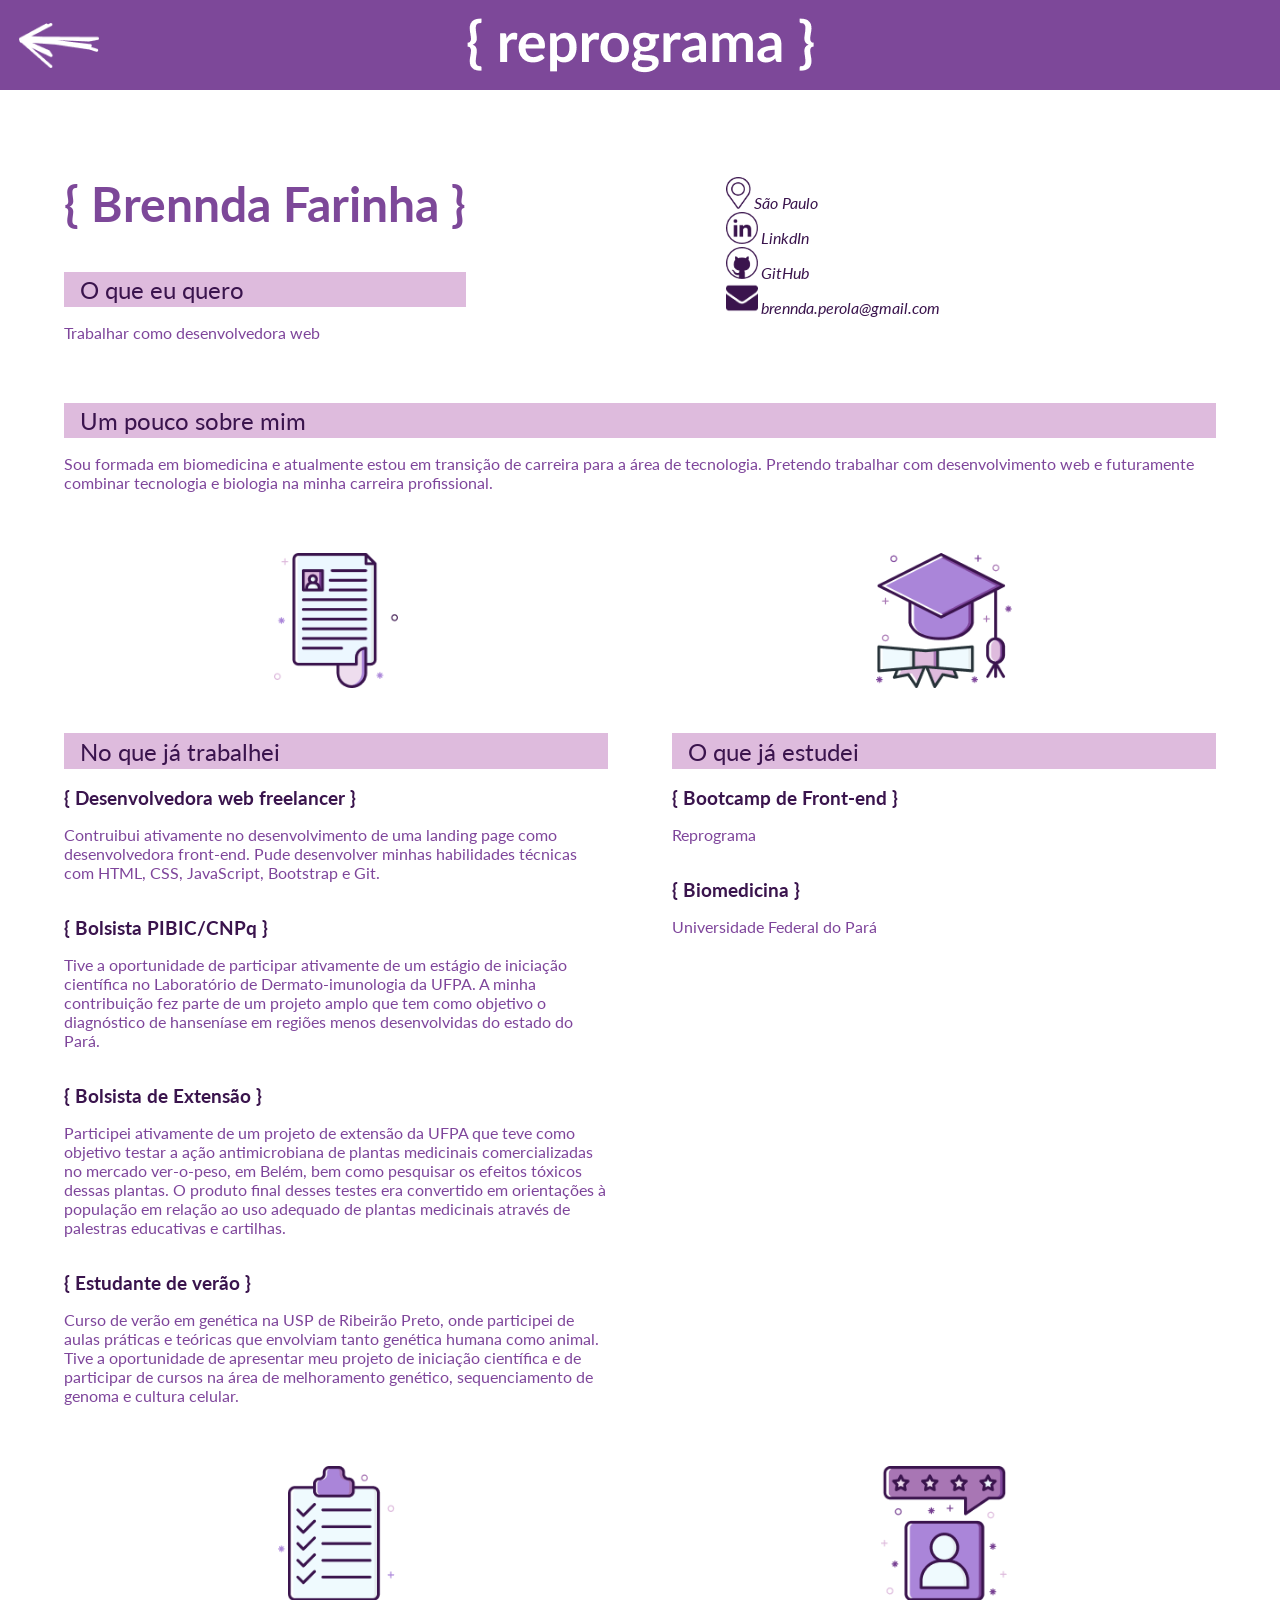
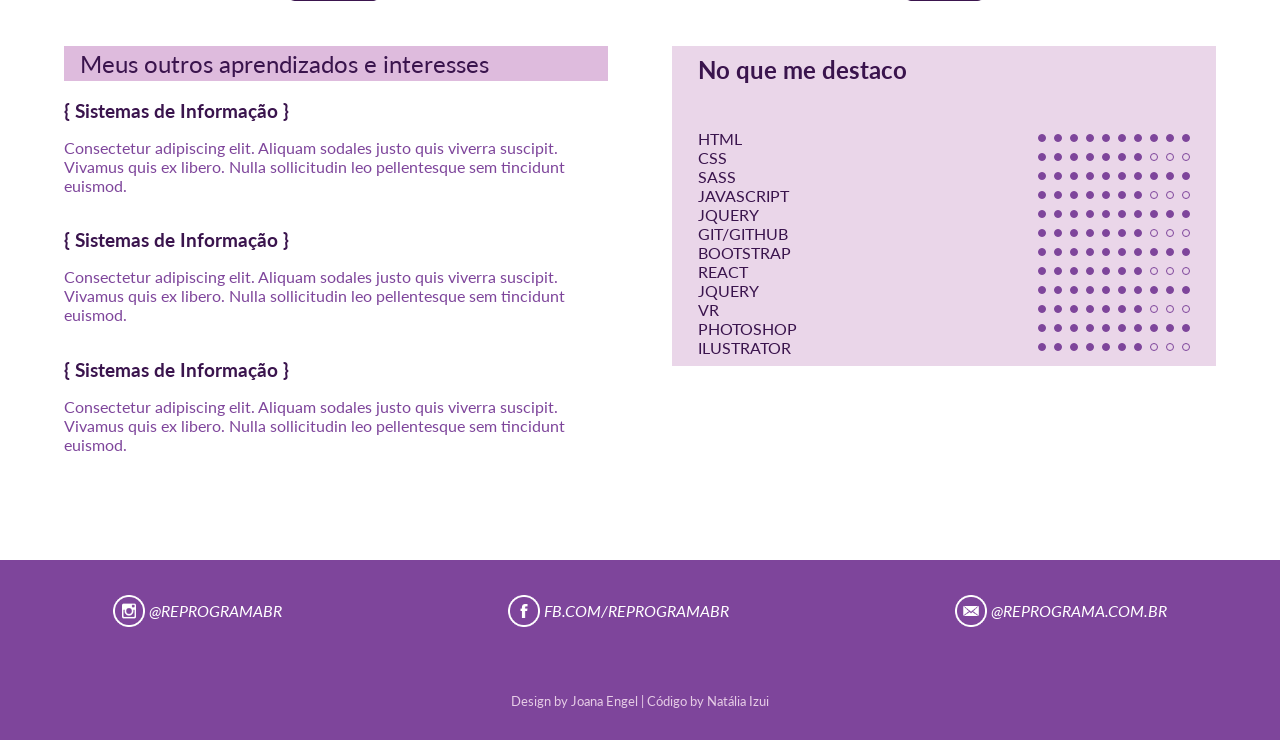
==== students/brennda-farinha/brennda-farinha.html @ 6bad1212 "add arquivos" ====
<!DOCTYPE html>
<html>

<head>
    <title>Currículo {reprograma}</title>
    <meta charset="utf-8">
    <meta name="viewport" content="width=device-width, initial-scale=1">
    <link rel="shortcut icon" type="image/png" href="https://www.reprograma.com.br/assets/img/favicon.ico"/>
    <link rel="stylesheet" href="https://use.fontawesome.com/releases/v5.5.0/css/all.css" integrity="sha384-B4dIYHKNBt8Bc12p+WXckhzcICo0wtJAoU8YZTY5qE0Id1GSseTk6S+L3BlXeVIU" crossorigin="anonymous">
    <link href="https://fonts.googleapis.com/css?family=Lato" rel="stylesheet">
    <link rel="stylesheet" type="text/css" href="../../assets/css/main.css">
    <link rel="stylesheet" type="text/css" href="../../assets/css/cv.css">
</head>

<body>

    <header>
        <a class="arrow-back" href="../../index.html"><img src="../../assets/img/arrow-branca.png" alt="seta branca em fundo roxo apontando para a esqueda"></a>
        <img class="header-logo" src="../../assets/img/logo-reprograma.png" alt="logo reprograma branco em fundo roxo">
    </header>

    <main>
        <section id="intro">
            <div>
                <h1>{ Brennda Farinha  }</h1>
                <div class="background-DEBBDD">
                    <h2>O que eu quero</h2>
                </div>
                <p>Trabalhar como desenvolvedora web</p>
            </div>
            <address>
                <ul>
                    <li><img src="../../assets/img/location.png" alt=""><span>São Paulo</span></li>
                    <li><img src="../../assets/img/linkedin.png" alt=""><a href="https://www.linkedin.com/in/brenndafarinha/" id="linkedin">LinkdIn</a></li>
                    <li><img src="../../assets/img/github.png" alt=""><a href="https://github.com/itsfarinha" id="github">GitHub</a></li>
                    <li><img src="../../assets/img/envelope.png" alt=""><a href="" id="email">brennda.perola@gmail.com</a></li>
                </ul>
            </address>
        </section>
        <section id="about">
            <div class="background-DEBBDD">
                <h2>Um pouco sobre mim</h2>
            </div>
            <p>Sou formada em biomedicina e atualmente estou em transição de carreira para a área de tecnologia. Pretendo trabalhar com desenvolvimento web e futuramente combinar tecnologia e biologia na minha carreira profissional. </p>
        </section>
        <section id="works">
            <div class="section-icon">
                <img src="../../assets/img/cv-job.png" alt="">
            </div>
            <h2 class="background-DEBBDD">No que já trabalhei</h2>
            <div class="work">
                <h3>{ Desenvolvedora web freelancer }</h3>
                <p>Contruibui ativamente no desenvolvimento de uma landing page como desenvolvedora front-end. Pude desenvolver minhas habilidades técnicas com HTML, CSS, JavaScript, Bootstrap e Git.</p>
            </div>
            <div class="work">
                <h3>{ Bolsista PIBIC/CNPq }</h3>
                <p>Tive a oportunidade de participar ativamente de um estágio de iniciação científica no Laboratório de Dermato-imunologia da UFPA. A minha contribuição fez parte de um projeto amplo que tem como objetivo o diagnóstico de hanseníase em regiões menos desenvolvidas do estado do Pará.
                </p>
            </div>
            <div class="work">
                <h3>{ Bolsista de Extensão }</h3>
                <p>Participei ativamente de um projeto de extensão da UFPA que teve como objetivo testar a ação antimicrobiana de plantas medicinais comercializadas no mercado ver-o-peso, em Belém, bem como pesquisar os efeitos tóxicos dessas plantas. O produto final desses testes era convertido em orientações à população em relação ao uso adequado de plantas medicinais através de palestras educativas e cartilhas.</p>
            </div>
            <div class="work">
                <h3>{ Estudante de verão }</h3>
                <p>Curso de verão em genética na USP de Ribeirão Preto, onde participei de aulas práticas e teóricas que envolviam tanto genética humana como animal. Tive a oportunidade de apresentar meu projeto de iniciação científica e de participar de cursos na área de melhoramento genético, sequenciamento de genoma e cultura celular.</p>
            </div>
        </section>
        <section id="studies">
            <div class="section-icon">
                <img src="../../assets/img/graduate.png" alt="">
            </div>
            <h2 class="background-DEBBDD">O que já estudei</h2>
            <div class="study">
                <h3>{ Bootcamp de Front-end }</h3>
                <p>Reprograma</p>
            </div>
            <div class="study">
                <h3>{ Biomedicina }</h3>
                <p>Universidade Federal do Pará</p>
            </div>
            
        </section>
        <section id="interests">
            <div class="section-icon">
                <img src="../../assets/img/checklist.png" alt="">
            </div>
            <h2 class="background-DEBBDD">Meus outros aprendizados e interesses</h2>
            <div class="interest">
                <h3>{ Sistemas de Informação }</h3>
                <p>Consectetur adipiscing elit. Aliquam sodales justo quis viverra suscipit. Vivamus quis ex libero. Nulla sollicitudin leo pellentesque sem tincidunt euismod. </p>
            </div>
            <div class="interest">
                <h3>{ Sistemas de Informação }</h3>
                <p>Consectetur adipiscing elit. Aliquam sodales justo quis viverra suscipit. Vivamus quis ex libero. Nulla sollicitudin leo pellentesque sem tincidunt euismod. </p>
            </div>
            <div class="interest">
                <h3>{ Sistemas de Informação }</h3>
                <p>Consectetur adipiscing elit. Aliquam sodales justo quis viverra suscipit. Vivamus quis ex libero. Nulla sollicitudin leo pellentesque sem tincidunt euismod. </p>
            </div>
        </section>
        <section id="skills">
            <div class="section-icon">
                <img src="../../assets/img/rating.png" alt="">
            </div>
            <div id="skills-list">
                <h2>No que me destaco</h2>
                <div class="skill">
                    <span class="skill-name">HTML</span>
                    <div class="points">
                        <div class="point has-point"></div>
                        <div class="point has-point"></div>
                        <div class="point has-point"></div>
                        <div class="point has-point"></div>
                        <div class="point has-point"></div>
                        <div class="point has-point"></div>
                        <div class="point has-point"></div>
                        <div class="point has-point"></div>
                        <div class="point has-point"></div>
                        <div class="point has-point"></div>
                    </div>
                </div>
                <div class="skill">
                    <span class="skill-name">CSS</span>
                    <div class="points">
                        <div class="point has-point"></div>
                        <div class="point has-point"></div>
                        <div class="point has-point"></div>
                        <div class="point has-point"></div>
                        <div class="point has-point"></div>
                        <div class="point has-point"></div>
                        <div class="point has-point"></div>
                        <div class="point"></div>
                        <div class="point"></div>
                        <div class="point"></div>
                    </div>
                </div>
                <div class="skill">
                    <span class="skill-name">SASS</span>
                    <div class="points">
                        <div class="point has-point"></div>
                        <div class="point has-point"></div>
                        <div class="point has-point"></div>
                        <div class="point has-point"></div>
                        <div class="point has-point"></div>
                        <div class="point has-point"></div>
                        <div class="point has-point"></div>
                        <div class="point has-point"></div>
                        <div class="point has-point"></div>
                        <div class="point has-point"></div>
                    </div>
                </div>
                <div class="skill">
                    <span class="skill-name">JAVASCRIPT</span>
                    <div class="points">
                        <div class="point has-point"></div>
                        <div class="point has-point"></div>
                        <div class="point has-point"></div>
                        <div class="point has-point"></div>
                        <div class="point has-point"></div>
                        <div class="point has-point"></div>
                        <div class="point has-point"></div>
                        <div class="point"></div>
                        <div class="point"></div>
                        <div class="point"></div>
                    </div>
                </div>
                <div class="skill">
                    <span class="skill-name">JQUERY</span>
                    <div class="points">
                        <div class="point has-point"></div>
                        <div class="point has-point"></div>
                        <div class="point has-point"></div>
                        <div class="point has-point"></div>
                        <div class="point has-point"></div>
                        <div class="point has-point"></div>
                        <div class="point has-point"></div>
                        <div class="point has-point"></div>
                        <div class="point has-point"></div>
                        <div class="point has-point"></div>
                    </div>
                </div>
                <div class="skill">
                    <span class="skill-name">GIT/GITHUB</span>
                    <div class="points">
                        <div class="point has-point"></div>
                        <div class="point has-point"></div>
                        <div class="point has-point"></div>
                        <div class="point has-point"></div>
                        <div class="point has-point"></div>
                        <div class="point has-point"></div>
                        <div class="point has-point"></div>
                        <div class="point"></div>
                        <div class="point"></div>
                        <div class="point"></div>
                    </div>
                </div>
                <div class="skill">
                    <span class="skill-name">BOOTSTRAP</span>
                    <div class="points">
                        <div class="point has-point"></div>
                        <div class="point has-point"></div>
                        <div class="point has-point"></div>
                        <div class="point has-point"></div>
                        <div class="point has-point"></div>
                        <div class="point has-point"></div>
                        <div class="point has-point"></div>
                        <div class="point has-point"></div>
                        <div class="point has-point"></div>
                        <div class="point has-point"></div>
                    </div>
                </div>
                <div class="skill">
                    <span class="skill-name">REACT</span>
                    <div class="points">
                        <div class="point has-point"></div>
                        <div class="point has-point"></div>
                        <div class="point has-point"></div>
                        <div class="point has-point"></div>
                        <div class="point has-point"></div>
                        <div class="point has-point"></div>
                        <div class="point has-point"></div>
                        <div class="point"></div>
                        <div class="point"></div>
                        <div class="point"></div>
                    </div>
                </div>
                <div class="skill">
                    <span class="skill-name">JQUERY</span>
                    <div class="points">
                        <div class="point has-point"></div>
                        <div class="point has-point"></div>
                        <div class="point has-point"></div>
                        <div class="point has-point"></div>
                        <div class="point has-point"></div>
                        <div class="point has-point"></div>
                        <div class="point has-point"></div>
                        <div class="point has-point"></div>
                        <div class="point has-point"></div>
                        <div class="point has-point"></div>
                    </div>
                </div>
                <div class="skill">
                    <span class="skill-name">VR</span>
                    <div class="points">
                        <div class="point has-point"></div>
                        <div class="point has-point"></div>
                        <div class="point has-point"></div>
                        <div class="point has-point"></div>
                        <div class="point has-point"></div>
                        <div class="point has-point"></div>
                        <div class="point has-point"></div>
                        <div class="point"></div>
                        <div class="point"></div>
                        <div class="point"></div>
                    </div>
                </div>
                <div class="skill">
                    <span class="skill-name">PHOTOSHOP</span>
                    <div class="points">
                        <div class="point has-point"></div>
                        <div class="point has-point"></div>
                        <div class="point has-point"></div>
                        <div class="point has-point"></div>
                        <div class="point has-point"></div>
                        <div class="point has-point"></div>
                        <div class="point has-point"></div>
                        <div class="point has-point"></div>
                        <div class="point has-point"></div>
                        <div class="point has-point"></div>
                    </div>
                </div>
                <div class="skill">
                    <span class="skill-name">ILUSTRATOR</span>
                    <div class="points">
                        <div class="point has-point"></div>
                        <div class="point has-point"></div>
                        <div class="point has-point"></div>
                        <div class="point has-point"></div>
                        <div class="point has-point"></div>
                        <div class="point has-point"></div>
                        <div class="point has-point"></div>
                        <div class="point"></div>
                        <div class="point"></div>
                        <div class="point"></div>
                    </div>
                </div>
            </div>
        </section>

    </main>

    <footer>
        <address>
            <ul>
                <li><a href="" id="instagram"><img src="../../assets/img/insta.png" alt="logo do instagram dentro de um círculo">@reprogramabr</a></li>
                <li><a href="" id="facebook"><img src="../../assets/img/fb.png" alt="f do logo do facebook dentro de um círculo">fb.com/reprogramabr</a></li>
                <li><a href="" id="email"><img src="../../assets/img/mail.png" alt="ícone de envelope dentro de um círculo">@reprograma.com.br</a></li>
            </ul>
        </address>
        <p>Design by Joana Engel | Código by Natália Izui</p>
    </footer>

</body>

<script type="text/javascript" src="assets/js/textFit.js"></script>
</html>
---- assets/css/main.css ----
*,
*:before,
*:after {
  box-sizing: border-box;
  font-family: 'Lato', sans-serif;
}

body {
    margin: 0;
}

a {
    text-decoration: none;
}


/* #region footer */
footer {
    background-color: #7E459B;
    min-height: 20vh;
    display: flex;
    flex-direction: column;
    justify-content: space-around;
    align-items: center;
    margin-top: 10vh; 
}
footer address ul {
    padding: 0;
    list-style: none;
    display: flex;
    flex-direction: column;
    justify-content: space-around;
    align-items: center;
}
footer a {
    text-transform: uppercase;
    font-size: 1rem;
    display: flex;
    justify-content: center;
    align-items: center;
}
footer img {
    height: 2rem;
    margin-right: 0.2rem;
}
footer p {
    color: #E6CCE6;
    text-align: center;
    font-size: 0.8rem;
}

@media (min-width: 768px) {
    footer {
        align-items: stretch;
    }
    footer address ul {
        flex-direction: inherit;
    }
}
/* #endregion */
---- assets/css/cv.css ----
h1 {
    color: #7D4899;
    font-size: 3rem;
}

h2, h3, span, #intro address, #intro address a{
    color: #3A144D;
}

h2 {
    font-weight: normal;
    margin: 0;
}

h3 {
    margin-bottom: 4px;
}

h5 {
    font-weight: lighter;
    color: #444;
    margin-top: 0;
    margin-bottom: 4px;
}

p {
    color: #7E459B;

}

address a {
    color: white;
}

.background-DEBBDD {
    background-color: #DEBBDD;
    width: 100%;
    padding: 0.2rem 1rem;
}

/* #region header */
header {
    background-color: #7D4899;
    min-height: 10vh;
    display: flex;
    justify-content: center;
    align-items: center;
    flex: 0 1 auto;
    padding: 1vh;
}
.arrow-back {
    position: absolute;
    left: 1.5%;
    top: 2.5%;
}
.arrow-back img {
    max-height: 5vh;
    max-width: 10vw;
}
.header-logo {
    max-height: 8vh;
    max-width: 60vw;
}
/* #endregion */

/* #region main */
main {   
    margin: 5vh 5vw;
}
.work, .study, .interest, .skill {
    max-width: 100%;
}
.section-icon {
    display: flex;
    justify-content: center;
    align-items: center;
    width: 100%;
    min-height: 10vh;
    padding: 2vh 0;
}
.section-icon img{
    max-height: 10vh;
}
@media(min-width: 768px){
    main {   
        display: -ms-grid;
        display: grid;
        -ms-grid-columns: 1fr 1fr;
        grid-template-columns: 1fr 1fr;
        grid-template-areas:"intro intro"
        "about about"
        "works studies"
        "interests skills";
        grid-column-gap: 5vw;
        grid-row-gap: 5vh;
        margin: 5vh 5vw;
    }
    .section-icon {
        padding: 0 0 5vh 0;
        min-height: 15vh;
    }
    .section-icon img{
        max-height: 15vh;
    }
}

/* #region intro */
#intro {
    -ms-grid-row: 1; 
    -ms-grid-column: 1;
    -ms-grid-column-span: 2;
    grid-area: intro;
}
.profile-img {
    border-radius: 50%;
    max-width: 80vw;
}
#intro address {
    margin: auto;
    font-size: 1rem;
    min-width: 18vw;
}
#intro address ul{
    list-style: none;
    padding: 0;
    display: flex;
    flex-direction: column;
    justify-content: center;
    align-items: flex-start;
}
#intro address li{
}
#intro address img{
    max-height: 2rem;
    margin-right: 0.2rem;
}
@media(min-width:768px) {
    #intro {
        display: grid;
        grid-template-columns: 1fr 1fr;
        grid-template-areas: "info address";
    }
    .profile-img {
        grid-area: img;
        max-width: 30vw;
    }
    #intro > div {
        grid-area: info;
    }
    #intro address {
        grid-area: address;
    }
}
@media(min-width:1024px) {
    #intro {
        display: flex;
        justify-content: space-between;
        align-items: center;
    }
    .profile-img {
        max-width: 20vw;
    }
    #intro > div {
        max-width: 50vw;
    }
}
/* #endregion */

/* #region about */
#about {
    -ms-grid-row: 2; 
    -ms-grid-column: 1;
    -ms-grid-column-span: 2;
    grid-area: about;
}
/* #endregion */

/* #region works */
#works {
    -ms-grid-row: 3; 
    -ms-grid-column: 1;
    grid-area: works;
    display: flex;
    flex-direction: column;
    align-items: flex-start;
}
/* #endregion */

/* #region studies */
#studies {
    -ms-grid-row: 3; 
    -ms-grid-column: 2;
    grid-area: studies;
    display: flex;
    flex-direction: column;
    align-items: flex-start;
}
/* #endregion */

/* #region interests */
#interests {
    -ms-grid-row: 4; 
    -ms-grid-column: 1;
    grid-area: interests;
    display: flex;
    flex-direction: column;
    align-items: flex-start;
}
/* #endregion */

/* #region skills */
#skills {
    -ms-grid-row: 4; 
    -ms-grid-column: 2;
    grid-area: skills;
    display: flex;
    flex-direction: column;
    align-items: flex-start;
}
#skills-list {
    background-color: #EAD6E9;
    min-height: calc(50% - 20vh);
    width: 100%;
    padding: 1vh 2vw;
}
#skills h2{
    font-weight: bold;
    margin-bottom: 5vh;
}
.points, .skill {
    display: flex;
    justify-content: space-between;
    align-items: center;
}
.point {
    border: 1px solid #7E459B;
    border-radius: 50%;
    height: 0.5rem;
    width: 0.5rem;
    margin-left: 0.5rem;
}
.has-point {
    background-color: #7E459B;
}
/* #endregion */

/* #endregion */
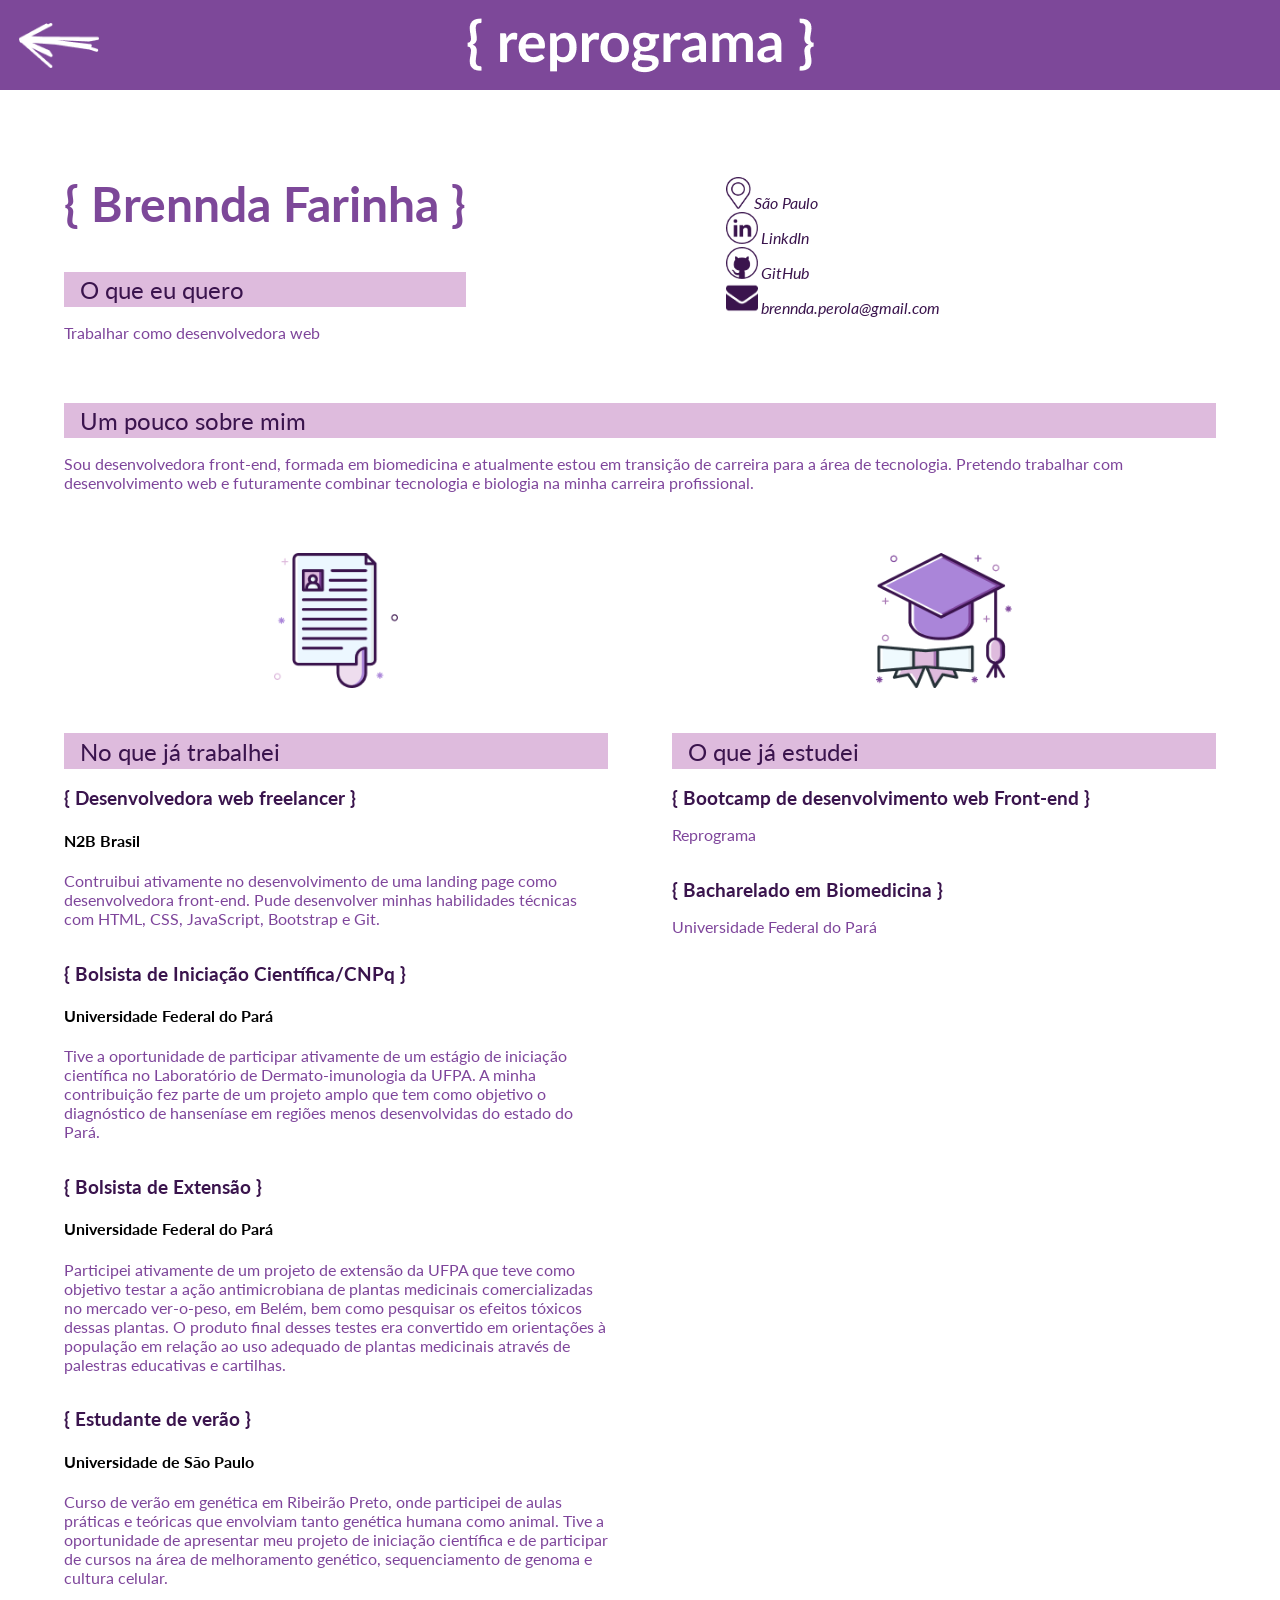
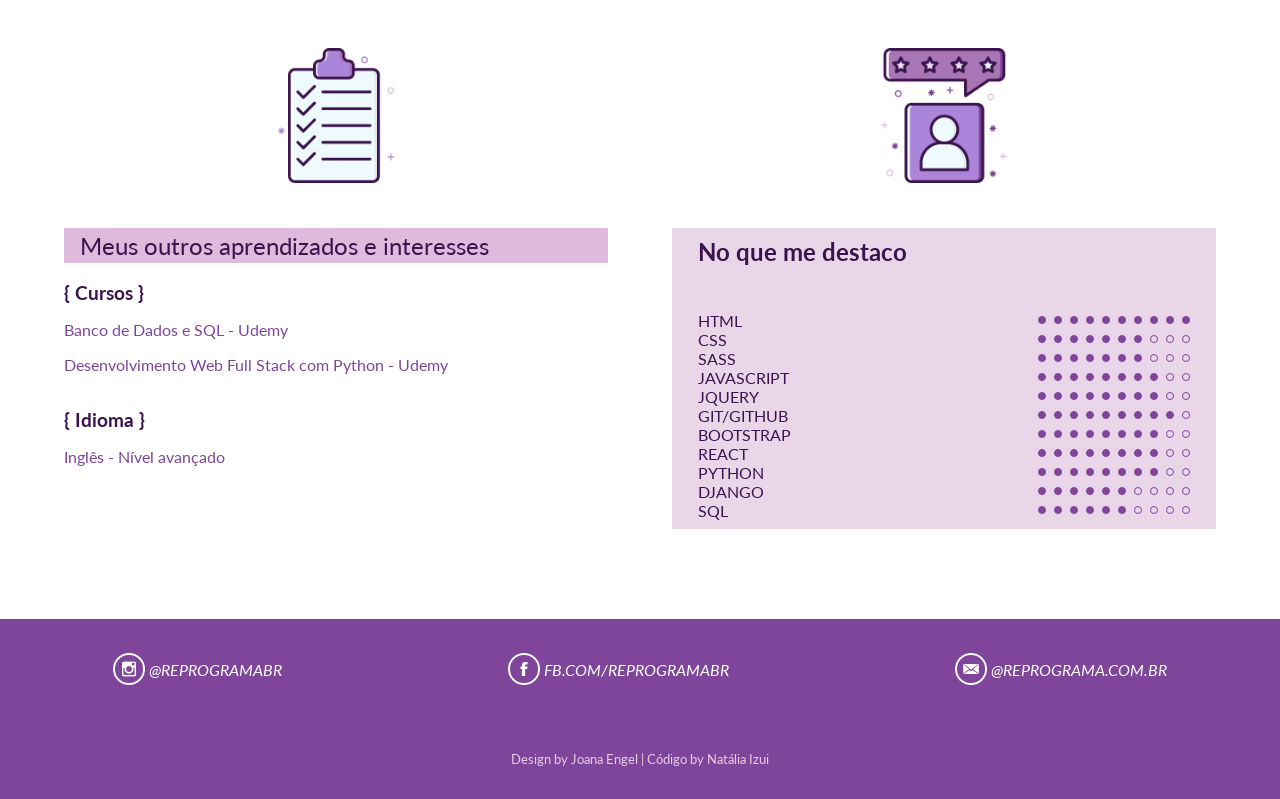
==== commit a5432964: "add informações" ====
--- a/students/brennda-farinha/brennda-farinha.html
+++ b/students/brennda-farinha/brennda-farinha.html
@@ -33,7 +33,7 @@
                     <li><img src="../../assets/img/location.png" alt=""><span>São Paulo</span></li>
                     <li><img src="../../assets/img/linkedin.png" alt=""><a href="https://www.linkedin.com/in/brenndafarinha/" id="linkedin">LinkdIn</a></li>
                     <li><img src="../../assets/img/github.png" alt=""><a href="https://github.com/itsfarinha" id="github">GitHub</a></li>
-                    <li><img src="../../assets/img/envelope.png" alt=""><a href="" id="email">brennda.perola@gmail.com</a></li>
+                    <li><img src="../../assets/img/envelope.png" alt=""><a href="mailto:brennda.perola@gmail.com" id="email">brennda.perola@gmail.com</a></li>
                 </ul>
             </address>
         </section>
@@ -41,7 +41,7 @@
             <div class="background-DEBBDD">
                 <h2>Um pouco sobre mim</h2>
             </div>
-            <p>Sou formada em biomedicina e atualmente estou em transição de carreira para a área de tecnologia. Pretendo trabalhar com desenvolvimento web e futuramente combinar tecnologia e biologia na minha carreira profissional. </p>
+            <p>Sou desenvolvedora front-end, formada em biomedicina e atualmente estou em transição de carreira para a área de tecnologia. Pretendo trabalhar com desenvolvimento web e futuramente combinar tecnologia e biologia na minha carreira profissional. </p>
         </section>
         <section id="works">
             <div class="section-icon">
@@ -50,20 +50,24 @@
             <h2 class="background-DEBBDD">No que já trabalhei</h2>
             <div class="work">
                 <h3>{ Desenvolvedora web freelancer }</h3>
+                <h4>N2B Brasil</h4>
                 <p>Contruibui ativamente no desenvolvimento de uma landing page como desenvolvedora front-end. Pude desenvolver minhas habilidades técnicas com HTML, CSS, JavaScript, Bootstrap e Git.</p>
             </div>
             <div class="work">
-                <h3>{ Bolsista PIBIC/CNPq }</h3>
+                <h3>{ Bolsista de Iniciação Científica/CNPq }</h3>
+                <h4>Universidade Federal do Pará</h4>
                 <p>Tive a oportunidade de participar ativamente de um estágio de iniciação científica no Laboratório de Dermato-imunologia da UFPA. A minha contribuição fez parte de um projeto amplo que tem como objetivo o diagnóstico de hanseníase em regiões menos desenvolvidas do estado do Pará.
                 </p>
             </div>
             <div class="work">
                 <h3>{ Bolsista de Extensão }</h3>
+                <h4>Universidade Federal do Pará</h4>
                 <p>Participei ativamente de um projeto de extensão da UFPA que teve como objetivo testar a ação antimicrobiana de plantas medicinais comercializadas no mercado ver-o-peso, em Belém, bem como pesquisar os efeitos tóxicos dessas plantas. O produto final desses testes era convertido em orientações à população em relação ao uso adequado de plantas medicinais através de palestras educativas e cartilhas.</p>
             </div>
             <div class="work">
                 <h3>{ Estudante de verão }</h3>
-                <p>Curso de verão em genética na USP de Ribeirão Preto, onde participei de aulas práticas e teóricas que envolviam tanto genética humana como animal. Tive a oportunidade de apresentar meu projeto de iniciação científica e de participar de cursos na área de melhoramento genético, sequenciamento de genoma e cultura celular.</p>
+                <h4>Universidade de São Paulo</h4>
+                <p>Curso de verão em genética em Ribeirão Preto, onde participei de aulas práticas e teóricas que envolviam tanto genética humana como animal. Tive a oportunidade de apresentar meu projeto de iniciação científica e de participar de cursos na área de melhoramento genético, sequenciamento de genoma e cultura celular.</p>
             </div>
         </section>
         <section id="studies">
@@ -72,11 +76,11 @@
             </div>
             <h2 class="background-DEBBDD">O que já estudei</h2>
             <div class="study">
-                <h3>{ Bootcamp de Front-end }</h3>
+                <h3>{ Bootcamp de desenvolvimento web Front-end }</h3>
                 <p>Reprograma</p>
             </div>
             <div class="study">
-                <h3>{ Biomedicina }</h3>
+                <h3>{ Bacharelado em Biomedicina }</h3>
                 <p>Universidade Federal do Pará</p>
             </div>
             
@@ -87,17 +91,15 @@
             </div>
             <h2 class="background-DEBBDD">Meus outros aprendizados e interesses</h2>
             <div class="interest">
-                <h3>{ Sistemas de Informação }</h3>
-                <p>Consectetur adipiscing elit. Aliquam sodales justo quis viverra suscipit. Vivamus quis ex libero. Nulla sollicitudin leo pellentesque sem tincidunt euismod. </p>
+                <h3>{ Cursos }</h3>
+                <p>Banco de Dados e SQL - Udemy</p>
+                <p>Desenvolvimento Web Full Stack com Python - Udemy</p>
             </div>
             <div class="interest">
-                <h3>{ Sistemas de Informação }</h3>
-                <p>Consectetur adipiscing elit. Aliquam sodales justo quis viverra suscipit. Vivamus quis ex libero. Nulla sollicitudin leo pellentesque sem tincidunt euismod. </p>
-            </div>
-            <div class="interest">
-                <h3>{ Sistemas de Informação }</h3>
-                <p>Consectetur adipiscing elit. Aliquam sodales justo quis viverra suscipit. Vivamus quis ex libero. Nulla sollicitudin leo pellentesque sem tincidunt euismod. </p>
-            </div>
+                <h3>{ Idioma }</h3>
+                <p>Inglês - Nível avançado</p>
+            </div>
+            
         </section>
         <section id="skills">
             <div class="section-icon">
@@ -145,9 +147,10 @@
                         <div class="point has-point"></div>
                         <div class="point has-point"></div>
                         <div class="point has-point"></div>
-                        <div class="point has-point"></div>
-                        <div class="point has-point"></div>
-                        <div class="point has-point"></div>
+                        <div class="point"></div>
+                        <div class="point"></div>
+                        <div class="point"></div>
+                        
                     </div>
                 </div>
                 <div class="skill">
@@ -160,7 +163,7 @@
                         <div class="point has-point"></div>
                         <div class="point has-point"></div>
                         <div class="point has-point"></div>
-                        <div class="point"></div>
+                        <div class="point has-point"></div>
                         <div class="point"></div>
                         <div class="point"></div>
                     </div>
@@ -176,8 +179,8 @@
                         <div class="point has-point"></div>
                         <div class="point has-point"></div>
                         <div class="point has-point"></div>
-                        <div class="point has-point"></div>
-                        <div class="point has-point"></div>
+                        <div class="point"></div>
+                        <div class="point"></div>
                     </div>
                 </div>
                 <div class="skill">
@@ -190,8 +193,8 @@
                         <div class="point has-point"></div>
                         <div class="point has-point"></div>
                         <div class="point has-point"></div>
-                        <div class="point"></div>
-                        <div class="point"></div>
+                        <div class="point has-point"></div>
+                        <div class="point has-point"></div>
                         <div class="point"></div>
                     </div>
                 </div>
@@ -206,8 +209,8 @@
                         <div class="point has-point"></div>
                         <div class="point has-point"></div>
                         <div class="point has-point"></div>
-                        <div class="point has-point"></div>
-                        <div class="point has-point"></div>
+                        <div class="point"></div>
+                        <div class="point"></div>
                     </div>
                 </div>
                 <div class="skill">
@@ -220,71 +223,58 @@
                         <div class="point has-point"></div>
                         <div class="point has-point"></div>
                         <div class="point has-point"></div>
-                        <div class="point"></div>
-                        <div class="point"></div>
-                        <div class="point"></div>
-                    </div>
-                </div>
-                <div class="skill">
-                    <span class="skill-name">JQUERY</span>
-                    <div class="points">
-                        <div class="point has-point"></div>
-                        <div class="point has-point"></div>
-                        <div class="point has-point"></div>
-                        <div class="point has-point"></div>
-                        <div class="point has-point"></div>
-                        <div class="point has-point"></div>
-                        <div class="point has-point"></div>
-                        <div class="point has-point"></div>
-                        <div class="point has-point"></div>
-                        <div class="point has-point"></div>
-                    </div>
-                </div>
-                <div class="skill">
-                    <span class="skill-name">VR</span>
-                    <div class="points">
-                        <div class="point has-point"></div>
-                        <div class="point has-point"></div>
-                        <div class="point has-point"></div>
-                        <div class="point has-point"></div>
-                        <div class="point has-point"></div>
-                        <div class="point has-point"></div>
-                        <div class="point has-point"></div>
-                        <div class="point"></div>
-                        <div class="point"></div>
-                        <div class="point"></div>
-                    </div>
-                </div>
-                <div class="skill">
-                    <span class="skill-name">PHOTOSHOP</span>
-                    <div class="points">
-                        <div class="point has-point"></div>
-                        <div class="point has-point"></div>
-                        <div class="point has-point"></div>
-                        <div class="point has-point"></div>
-                        <div class="point has-point"></div>
-                        <div class="point has-point"></div>
-                        <div class="point has-point"></div>
-                        <div class="point has-point"></div>
-                        <div class="point has-point"></div>
-                        <div class="point has-point"></div>
-                    </div>
-                </div>
-                <div class="skill">
-                    <span class="skill-name">ILUSTRATOR</span>
-                    <div class="points">
-                        <div class="point has-point"></div>
-                        <div class="point has-point"></div>
-                        <div class="point has-point"></div>
-                        <div class="point has-point"></div>
-                        <div class="point has-point"></div>
-                        <div class="point has-point"></div>
-                        <div class="point has-point"></div>
-                        <div class="point"></div>
-                        <div class="point"></div>
-                        <div class="point"></div>
-                    </div>
-                </div>
+                        <div class="point has-point"></div>
+                        <div class="point"></div>
+                        <div class="point"></div>
+                    </div>
+                </div>
+                <div class="skill">
+                    <span class="skill-name">PYTHON</span>
+                    <div class="points">
+                        <div class="point has-point"></div>
+                        <div class="point has-point"></div>
+                        <div class="point has-point"></div>
+                        <div class="point has-point"></div>
+                        <div class="point has-point"></div>
+                        <div class="point has-point"></div>
+                        <div class="point has-point"></div>
+                        <div class="point has-point"></div>
+                        <div class="point"></div>
+                        <div class="point"></div>
+                    </div>
+                </div>
+                <div class="skill">
+                    <span class="skill-name">DJANGO</span>
+                    <div class="points">
+                        <div class="point has-point"></div>
+                        <div class="point has-point"></div>
+                        <div class="point has-point"></div>
+                        <div class="point has-point"></div>
+                        <div class="point has-point"></div>
+                        <div class="point has-point"></div>
+                        <div class="point"></div>
+                        <div class="point"></div>
+                        <div class="point"></div>
+                        <div class="point"></div>
+                    </div>
+                </div>
+                <div class="skill">
+                    <span class="skill-name">SQL</span>
+                    <div class="points">
+                        <div class="point has-point"></div>
+                        <div class="point has-point"></div>
+                        <div class="point has-point"></div>
+                        <div class="point has-point"></div>
+                        <div class="point has-point"></div>
+                        <div class="point has-point"></div>
+                        <div class="point"></div>
+                        <div class="point"></div>
+                        <div class="point"></div>
+                        <div class="point"></div>
+                    </div>
+                </div>
+                
+                
             </div>
         </section>
 
